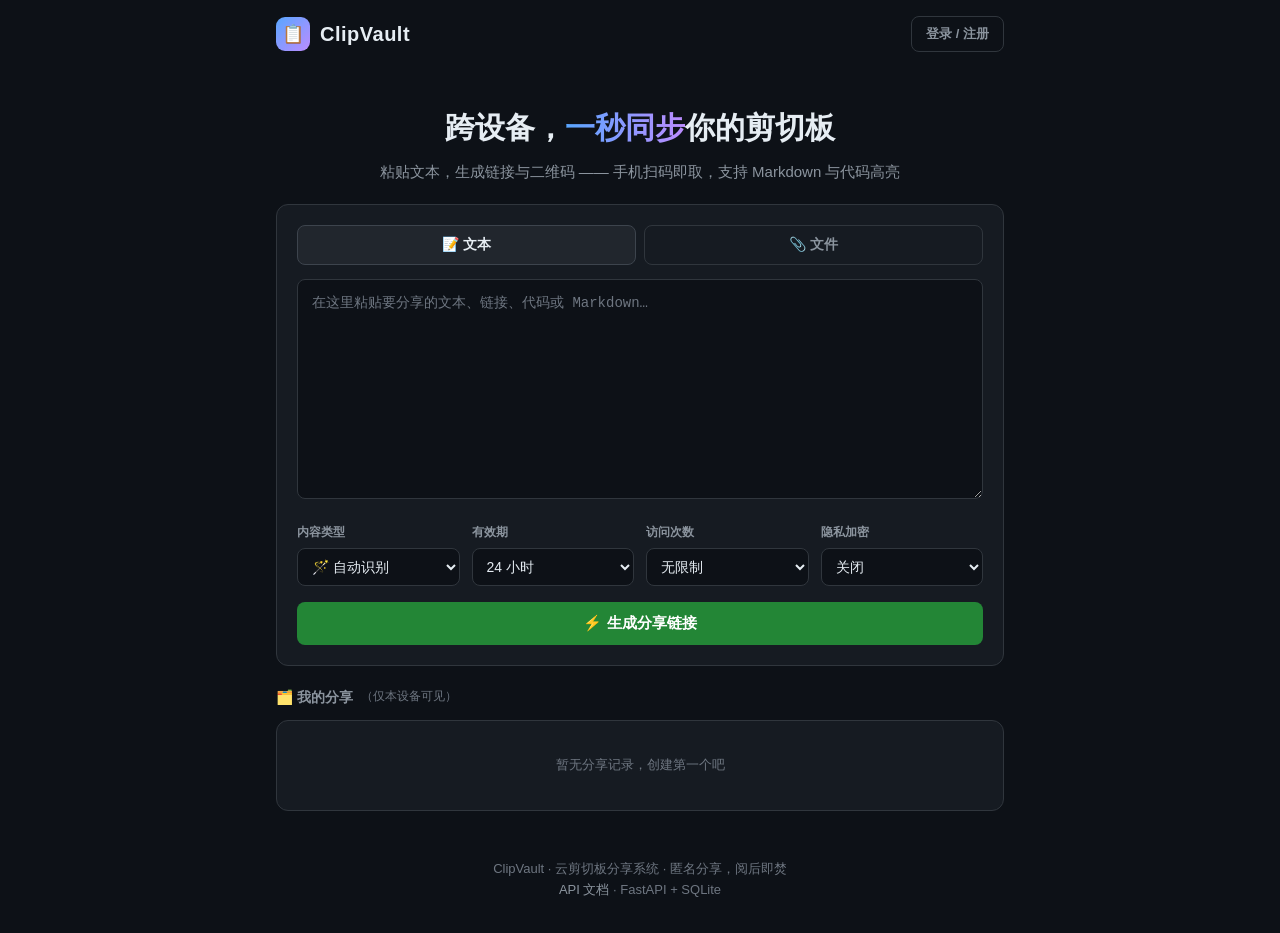
==== templates/index.html @ 38037e19 "feat: 自定义有效期/访问次数、图片/音视频在线预览、上传进度条、限流中间件 - 有效期与访问次数支持用户自定义输入（前端联动 + 服务端边界校验） - 图片/音视频分享内联预览：blob 单次请" ====
<!DOCTYPE html>
<html lang="zh-CN">
<head>
  <meta charset="UTF-8">
  <meta name="viewport" content="width=device-width, initial-scale=1.0">
  <meta name="description" content="ClipVault - 轻量级云剪切板分享系统，支持有效期、访问次数限制、阅后即焚">
  <title>ClipVault · 云剪切板分享</title>
  <link rel="icon" href="data:image/svg+xml,<svg xmlns='http://www.w3.org/2000/svg' viewBox='0 0 100 100'><text y='.9em' font-size='90'>📋</text></svg>">
  <link rel="stylesheet" href="/static/css/style.css">
</head>
<body>
  <div class="container">
    <nav class="nav">
      <a class="brand" href="/">
        <span class="logo">📋</span>
        <span class="name">ClipVault</span>
      </a>
      <div class="nav-right">
        <span class="tag" id="userBadge" hidden>👤 <b id="userName"></b></span>
        <button class="btn btn-ghost" id="loginBtn">登录 / 注册</button>
        <button class="btn btn-ghost" id="logoutBtn" hidden>退出</button>
      </div>
    </nav>

    <header class="hero">
      <h1>跨设备，<span>一秒同步</span>你的剪切板</h1>
      <p>粘贴文本，生成链接与二维码 —— 手机扫码即取，支持 Markdown 与代码高亮</p>
    </header>

    <!-- 编辑区 -->
    <section class="card">
      <div class="tabs">
        <button class="tab active" data-tab="text">📝 文本</button>
        <button class="tab" data-tab="file">📎 文件</button>
      </div>

      <div id="textTab">
        <textarea id="content" placeholder="在这里粘贴要分享的文本、链接、代码或 Markdown…" spellcheck="false"></textarea>
      </div>

      <div id="fileTab" hidden>
        <input type="file" id="fileInput" hidden>
        <div class="dropzone" id="dropzone" role="button" tabindex="0">
          <div class="dz-icon">📎</div>
          <p class="dz-text">点击选择，或将文件拖拽到此处</p>
          <p class="dz-hint">单个文件最大 100MB · 支持任意类型 · 服务端自动隔离存储</p>
        </div>
        <div class="file-selected" id="fileSelected" hidden>
          <span class="fs-icon" id="fsIcon">📄</span>
          <div class="fs-info">
            <div class="fs-name" id="fsName">—</div>
            <div class="fs-size" id="fsSize">—</div>
          </div>
          <button class="btn btn-danger" id="fsRemove" title="移除">✕</button>
        </div>
        <div class="upload-progress" id="uploadProgress" hidden><div class="bar" id="uploadBar"></div></div>
      </div>

      <div class="options">
        <div class="opt-group" id="typeGroup">
          <label for="contentType">内容类型</label>
          <select id="contentType">
            <option value="auto" selected>🪄 自动识别</option>
            <option value="text">📄 纯文本</option>
            <option value="markdown">📝 Markdown</option>
            <option value="code">💻 代码</option>
          </select>
        </div>
        <div class="opt-group">
          <label for="expiry">有效期</label>
          <select id="expiry">
            <option value="3600">1 小时</option>
            <option value="86400" selected>24 小时</option>
            <option value="604800">7 天</option>
            <option value="forever">永久</option>
            <option value="custom">自定义…</option>
          </select>
          <span class="custom-opt" id="expiryCustom" hidden>
            <input type="number" id="expiryValue" min="1" max="3650" value="3" inputmode="numeric">
            <select id="expiryUnit">
              <option value="60">分钟</option>
              <option value="3600" selected>小时</option>
              <option value="86400">天</option>
            </select>
          </span>
        </div>
        <div class="opt-group">
          <label for="maxViews">访问次数</label>
          <select id="maxViews">
            <option value="1">1 次（阅后即焚）</option>
            <option value="5">5 次</option>
            <option value="unlimited" selected>无限制</option>
            <option value="custom">自定义…</option>
          </select>
          <span class="custom-opt" id="viewsCustom" hidden>
            <input type="number" id="viewsValue" min="1" max="100000" value="20" inputmode="numeric">
            <span class="unit">次</span>
          </span>
        </div>
        <div class="opt-group" id="e2eGroup">
          <label for="e2eToggle">隐私加密</label>
          <select id="e2eToggle">
            <option value="off">关闭</option>
            <option value="on">🔐 端到端加密</option>
          </select>
        </div>
      </div>

      <button class="btn btn-primary" id="shareBtn">⚡ 生成分享链接</button>
      <p class="e2e-note" id="e2eNote" hidden>🔐 端到端加密已开启：内容在浏览器内用 AES-256-GCM 加密，密钥仅存于链接的 # 锚点中（不会发送到服务器），服务器上只有密文。</p>
    </section>

    <!-- 分享结果 -->
    <section class="card" id="resultCard" hidden>
      <div class="result-head">
        <span class="dot"></span>
        <h2>分享已创建</h2>
      </div>
      <div class="link-box">
        <code id="shareLink"></code>
        <button class="btn btn-copy" id="copyBtn">复制</button>
      </div>
      <div class="result-body">
        <div class="qr-wrap">
          <div id="qrcode"></div>
        </div>
        <div class="result-meta">
          <div class="meta-row"><span>有效期至</span><b id="metaExpiry">—</b></div>
          <div class="meta-row"><span>剩余访问次数</span><b id="metaViews">—</b></div>
          <div class="meta-row"><span>手机扫码</span><b>直接打开</b></div>
          <p class="burn-note">🔒 销毁令牌已保存在本设备（localStorage），可在下方「我的分享」中手动焚毁；到达访问上限后服务器将立即物理删除内容。</p>
        </div>
      </div>
    </section>

    <!-- 我的分享 -->
    <section>
      <div class="section-title" id="myShareTitle">🗂️ 我的分享 <span style="font-weight:400;font-size:12px;color:var(--text-faint)">（仅本设备可见）</span></div>
      <div class="card" id="historyCard">
        <div id="historyList"></div>
      </div>
    </section>

    <!-- 登录弹窗 -->
    <div class="modal-mask" id="authModal" hidden>
      <div class="modal">
        <h3>登录 ClipVault</h3>
        <p class="modal-sub">登录后可在云端管理你的分享；匿名分享功能不受任何影响</p>
        <div class="form-group">
          <label>用户名</label>
          <input id="authUsername" placeholder="3-32 位字母/数字/下划线/中文" autocomplete="username">
        </div>
        <div class="form-group">
          <label>密码</label>
          <input id="authPassword" type="password" placeholder="至少 6 位" autocomplete="current-password">
        </div>
        <div class="modal-actions">
          <button class="btn btn-primary" id="doLoginBtn" style="width:auto">登录</button>
          <button class="btn btn-ghost" id="doRegisterBtn">注册新账号</button>
        </div>
        <p class="auth-hint">🔒 密码经 PBKDF2-SHA256（26 万轮迭代）哈希后存储，服务器不保存明文</p>
        <button class="modal-close" id="authClose">✕</button>
      </div>
    </div>

    <footer>
      ClipVault · 云剪切板分享系统 · 匿名分享，阅后即焚<br>
      <a href="/docs" target="_blank">API 文档</a> · FastAPI + SQLite
    </footer>
  </div>

  <div id="toast"></div>
  <script src="/static/lib/qrcode.min.js"></script>
  <script src="/static/js/common.js"></script>
  <script src="/static/js/index.js"></script>
</body>
</html>
---- static/css/style.css ----
/* ============ 设计变量 ============ */
:root {
  --bg: #0d1117;
  --bg-card: #161b22;
  --bg-input: #0d1117;
  --border: #30363d;
  --border-light: #3d444d;
  --text: #e6edf3;
  --text-dim: #8b949e;
  --text-faint: #6e7681;
  --accent: #58a6ff;
  --accent-hover: #79c0ff;
  --success: #3fb950;
  --danger: #f85149;
  --warning: #d29922;
  --radius: 12px;
  --radius-sm: 8px;
  --mono: "Cascadia Code", Consolas, "Courier New", monospace;
}

* { box-sizing: border-box; margin: 0; padding: 0; }

/* hidden 属性兜底：防止 display:flex 等覆盖 [hidden] */
[hidden] { display: none !important; }

html { color-scheme: dark; }

body {
  font-family: -apple-system, "Segoe UI", "Microsoft YaHei", Roboto, sans-serif;
  background: var(--bg);
  color: var(--text);
  min-height: 100vh;
  display: flex;
  flex-direction: column;
  line-height: 1.6;
}

.container { width: 100%; max-width: 760px; margin: 0 auto; padding: 0 16px; }

/* ============ 顶部导航 ============ */
.nav {
  display: flex; align-items: center; justify-content: space-between;
  padding: 16px 0; margin-bottom: 8px;
}
.brand { display: flex; align-items: center; gap: 10px; text-decoration: none; color: var(--text); }
.brand .logo {
  width: 34px; height: 34px; border-radius: 9px;
  background: linear-gradient(135deg, #58a6ff 0%, #bc8cff 100%);
  display: flex; align-items: center; justify-content: center;
  font-size: 18px; color: #fff;
}
.brand .name { font-size: 20px; font-weight: 700; letter-spacing: 0.5px; }
.nav .tag {
  font-size: 12px; color: var(--text-dim);
  border: 1px solid var(--border); border-radius: 999px; padding: 3px 10px;
}
.nav-right { display: flex; align-items: center; gap: 10px; }

/* ============ 登录弹窗 ============ */
.modal-mask {
  position: fixed; inset: 0; background: rgba(0, 0, 0, 0.65);
  display: flex; align-items: center; justify-content: center; z-index: 100;
  padding: 16px;
}
.modal {
  position: relative; width: 100%; max-width: 380px;
  background: var(--bg-card); border: 1px solid var(--border-light);
  border-radius: var(--radius); padding: 26px;
}
.modal h3 { font-size: 18px; margin-bottom: 6px; }
.modal-sub { font-size: 13px; color: var(--text-dim); margin-bottom: 18px; }
.form-group { margin-bottom: 14px; }
.form-group label { display: block; font-size: 12px; color: var(--text-dim); margin-bottom: 6px; font-weight: 600; }
.form-group input {
  width: 100%; background: var(--bg-input); color: var(--text);
  border: 1px solid var(--border); border-radius: var(--radius-sm);
  padding: 10px 12px; font-size: 14px; outline: none; font-family: inherit;
}
.form-group input:focus { border-color: var(--accent); }
.modal-actions { display: flex; gap: 10px; margin-top: 4px; }
.auth-hint { font-size: 11px; color: var(--text-faint); margin-top: 14px; }
.modal-close {
  position: absolute; top: 12px; right: 12px;
  background: transparent; border: none; color: var(--text-faint);
  font-size: 16px; cursor: pointer; padding: 4px;
}
.modal-close:hover { color: var(--text); }

/* ============ Hero ============ */
.hero { text-align: center; padding: 28px 0 20px; }
.hero h1 { font-size: 30px; font-weight: 800; margin-bottom: 8px; }
.hero h1 span {
  background: linear-gradient(90deg, #58a6ff, #bc8cff);
  -webkit-background-clip: text; background-clip: text; color: transparent;
}
.hero p { color: var(--text-dim); font-size: 15px; }

/* ============ 卡片 ============ */
.card {
  background: var(--bg-card);
  border: 1px solid var(--border);
  border-radius: var(--radius);
  padding: 20px;
  margin-bottom: 20px;
}

/* ============ 标签页 ============ */
.tabs { display: flex; gap: 8px; margin-bottom: 14px; }
.tab {
  flex: 1; padding: 10px; background: transparent; color: var(--text-dim);
  border: 1px solid var(--border); border-radius: var(--radius-sm);
  cursor: pointer; font-size: 14px; font-weight: 600; font-family: inherit;
  transition: all 0.15s;
}
.tab:hover { color: var(--text); }
.tab.active { background: #21262d; color: var(--text); border-color: var(--border-light); }

/* ============ 文件拖拽区 ============ */
.dropzone {
  border: 2px dashed var(--border); border-radius: var(--radius);
  padding: 40px 20px; min-height: 200px;
  display: flex; flex-direction: column; justify-content: center; align-items: center;
  gap: 8px; text-align: center; cursor: pointer; transition: border-color 0.2s, background 0.2s;
}
.dropzone:hover, .dropzone.dragover { border-color: var(--accent); background: rgba(88, 166, 255, 0.04); }
.dz-icon { font-size: 36px; }
.dz-text { font-size: 15px; color: var(--text); }
.dz-hint { font-size: 12px; color: var(--text-faint); }

.file-selected {
  display: flex; align-items: center; gap: 14px; padding: 14px 16px; margin-top: 12px;
  background: var(--bg-input); border: 1px solid var(--border); border-radius: var(--radius-sm);
}
.fs-icon { font-size: 30px; }
.fs-info { flex: 1; min-width: 0; }
.fs-name { font-weight: 600; word-break: break-all; }
.fs-size { font-size: 12px; color: var(--text-dim); }
#fsRemove { padding: 6px 12px; }

.e2e-note {
  margin-top: 12px; font-size: 12px; color: var(--warning);
  background: rgba(210, 153, 34, 0.08);
  border: 1px solid rgba(210, 153, 34, 0.25);
  border-radius: var(--radius-sm); padding: 10px 12px;
}

/* ============ 编辑器 ============ */
textarea#content {
  width: 100%; min-height: 220px;
  background: var(--bg-input); color: var(--text);
  border: 1px solid var(--border); border-radius: var(--radius-sm);
  padding: 14px; font-family: var(--mono); font-size: 14px;
  resize: vertical; outline: none; transition: border-color 0.2s;
}
textarea#content:focus { border-color: var(--accent); }
textarea#content::placeholder { color: var(--text-faint); }

/* ============ 选项栏 ============ */
.options { display: flex; flex-wrap: wrap; gap: 12px; margin: 16px 0; }
.opt-group { display: flex; flex-direction: column; gap: 6px; flex: 1; min-width: 140px; }
.opt-group label { font-size: 12px; color: var(--text-dim); font-weight: 600; }
.opt-group select {
  background: var(--bg-input); color: var(--text);
  border: 1px solid var(--border); border-radius: var(--radius-sm);
  padding: 9px 10px; font-size: 14px; outline: none; cursor: pointer;
  transition: border-color 0.2s;
}
.opt-group select:focus { border-color: var(--accent); }

/* ============ 按钮 ============ */
.btn {
  display: inline-flex; align-items: center; justify-content: center; gap: 8px;
  border: 1px solid transparent; border-radius: var(--radius-sm);
  padding: 11px 22px; font-size: 15px; font-weight: 600;
  cursor: pointer; transition: all 0.15s; user-select: none;
  font-family: inherit;
}
.btn:active { transform: scale(0.98); }
.btn-primary {
  width: 100%; background: #238636; color: #fff;
}
.btn-primary:hover { background: #2ea043; }
.btn-primary:disabled { opacity: 0.5; cursor: not-allowed; }
.btn-ghost {
  background: transparent; color: var(--text-dim);
  border-color: var(--border); padding: 8px 14px; font-size: 13px;
}
.btn-ghost:hover { color: var(--text); border-color: var(--border-light); }
.btn-danger {
  background: transparent; color: var(--danger);
  border-color: rgba(248, 81, 73, 0.4); padding: 8px 14px; font-size: 13px;
}
.btn-danger:hover { background: rgba(248, 81, 73, 0.1); }
.btn-copy { background: #21262d; color: var(--text); border-color: var(--border); }
.btn-copy:hover { border-color: var(--accent); color: var(--accent); }

/* ============ 结果卡片 ============ */
.result-head { display: flex; align-items: center; gap: 10px; margin-bottom: 16px; }
.result-head .dot {
  width: 10px; height: 10px; border-radius: 50%;
  background: var(--success); box-shadow: 0 0 12px var(--success);
}
.result-head h2 { font-size: 17px; }

.link-box {
  display: flex; gap: 10px; align-items: stretch; margin-bottom: 16px;
}
.link-box code {
  flex: 1; background: var(--bg-input); border: 1px solid var(--border);
  border-radius: var(--radius-sm); padding: 12px;
  font-family: var(--mono); font-size: 14px; color: var(--accent);
  overflow-x: auto; white-space: nowrap;
}
.result-body { display: flex; gap: 20px; align-items: flex-start; flex-wrap: wrap; }
.qr-wrap {
  background: #fff; padding: 10px; border-radius: var(--radius-sm);
  width: fit-content; line-height: 0;
}
.result-meta { flex: 1; min-width: 200px; display: flex; flex-direction: column; gap: 10px; }
.meta-row { display: flex; justify-content: space-between; font-size: 13px; color: var(--text-dim); }
.meta-row b { color: var(--text); font-weight: 600; }
.burn-note {
  font-size: 12px; color: var(--text-faint);
  border-top: 1px dashed var(--border); padding-top: 12px; margin-top: 4px;
}

/* ============ 我的分享 ============ */
.section-title {
  display: flex; align-items: center; gap: 8px;
  font-size: 14px; font-weight: 700; color: var(--text-dim); margin: 4px 0 12px;
}
.share-item {
  display: flex; align-items: center; gap: 12px;
  padding: 12px 0; border-bottom: 1px solid var(--border);
}
.share-item:last-child { border-bottom: none; }
.share-item .info { flex: 1; min-width: 0; }
.share-item .code-link {
  font-family: var(--mono); font-size: 14px; color: var(--accent);
  text-decoration: none; display: block;
}
.share-item .code-link:hover { text-decoration: underline; }
.share-item .desc { font-size: 12px; color: var(--text-faint); overflow: hidden; text-overflow: ellipsis; white-space: nowrap; max-width: 420px; }
.share-item .actions { display: flex; gap: 8px; flex-shrink: 0; }
.empty-tip { color: var(--text-faint); font-size: 13px; text-align: center; padding: 14px 0; }

/* ============ 查看页 ============ */
.view-toolbar {
  display: flex; align-items: center; gap: 10px; flex-wrap: wrap;
  padding: 12px 16px; border-bottom: 1px solid var(--border);
}
.badge {
  font-size: 12px; padding: 3px 10px; border-radius: 999px;
  border: 1px solid var(--border); color: var(--text-dim);
}
.badge-blue { color: var(--accent); border-color: rgba(88, 166, 255, 0.4); }
.badge-green { color: var(--success); border-color: rgba(63, 185, 80, 0.4); }
.view-toolbar .spacer { flex: 1; }
.content-area { padding: 18px; }
.content-area pre {
  font-family: var(--mono); font-size: 14px; line-height: 1.7;
  white-space: pre-wrap; word-wrap: break-word; overflow-wrap: anywhere;
}
/* Markdown 渲染样式 */
.md-body { font-size: 15px; line-height: 1.75; }
.md-body h1, .md-body h2, .md-body h3 { margin: 18px 0 10px; }
.md-body p { margin: 10px 0; }
.md-body a { color: var(--accent); }
.md-body code {
  background: rgba(110, 118, 129, 0.25); padding: 2px 6px;
  border-radius: 4px; font-family: var(--mono); font-size: 13px;
}
.md-body pre code { display: block; padding: 14px; overflow-x: auto; background: var(--bg-input); border-radius: var(--radius-sm); }
.md-body blockquote { border-left: 3px solid var(--border-light); padding-left: 14px; color: var(--text-dim); margin: 10px 0; }
.md-body table { border-collapse: collapse; margin: 12px 0; width: 100%; }
.md-body th, .md-body td { border: 1px solid var(--border); padding: 7px 12px; }
.md-body ul, .md-body ol { padding-left: 24px; margin: 10px 0; }
.md-body img { max-width: 100%; border-radius: var(--radius-sm); }

/* ============ 状态页（烧毁/过期） ============ */
.status-card { text-align: center; padding: 60px 20px; }
.status-card .icon { font-size: 52px; margin-bottom: 16px; }
.status-card h2 { font-size: 22px; margin-bottom: 8px; }
.status-card p { color: var(--text-dim); font-size: 14px; margin-bottom: 24px; }

/* ============ 文件卡片 ============ */
.file-box {
  display: flex; align-items: center; gap: 16px; padding: 18px;
  background: var(--bg-input); border: 1px solid var(--border); border-radius: var(--radius-sm);
}
.file-box .icon { font-size: 36px; }
.file-box .fname { font-weight: 600; word-break: break-all; }
.file-box .fsize { font-size: 12px; color: var(--text-dim); }

/* ============ Toast ============ */
#toast {
  position: fixed; left: 50%; bottom: 32px; transform: translateX(-50%) translateY(80px);
  background: #21262d; border: 1px solid var(--border-light); color: var(--text);
  padding: 10px 20px; border-radius: 999px; font-size: 14px;
  opacity: 0; transition: all 0.3s; z-index: 999; pointer-events: none;
  box-shadow: 0 8px 24px rgba(0, 0, 0, 0.4);
}
#toast.show { opacity: 1; transform: translateX(-50%) translateY(0); }

/* ============ 页脚 ============ */
footer {
  margin-top: auto; padding: 28px 0 32px; text-align: center;
  color: var(--text-faint); font-size: 13px;
}
footer a { color: var(--text-dim); text-decoration: none; }
footer a:hover { color: var(--accent); }

/* ============ 响应式 ============ */
@media (max-width: 600px) {
  .hero h1 { font-size: 24px; }
  .options { gap: 10px; }
  .opt-group { min-width: calc(50% - 5px); }
  .result-body { flex-direction: column; align-items: center; }
  .result-meta { width: 100%; }
  .link-box { flex-direction: column; }
  .link-box .btn { width: 100%; }
  .share-item .actions { flex-direction: column; }
  .qr-wrap { margin: 0 auto; }
}

/* ============ 加载动画 ============ */
.loading { display: flex; flex-direction: column; align-items: center; padding: 60px 0; gap: 16px; color: var(--text-dim); }
.spinner {
  width: 32px; height: 32px; border-radius: 50%;
  border: 3px solid var(--border); border-top-color: var(--accent);
  animation: spin 0.8s linear infinite;
}
@keyframes spin { to { transform: rotate(360deg); } }

/* 自定义有效期 / 访问次数输入 */
.custom-opt { display: flex; gap: 6px; align-items: center; margin-top: 6px; }
.custom-opt input[type="number"] {
  width: 90px;
  background: var(--bg-input); color: var(--text);
  border: 1px solid var(--border); border-radius: var(--radius-sm);
  padding: 8px 10px; font-size: 14px; outline: none;
  transition: border-color 0.2s;
}
.custom-opt input[type="number"]:focus { border-color: var(--accent); }
.custom-opt select { flex: 1; }
.custom-opt .unit { font-size: 13px; color: var(--text-dim); }

/* 文件上传进度条 */
.upload-progress { margin-top: 10px; height: 6px; background: var(--border); border-radius: 3px; overflow: hidden; }
.upload-progress .bar { height: 100%; width: 0%; background: var(--accent); transition: width 0.15s; }

/* 图片在线预览 */
.file-preview { text-align: center; padding: 16px; }
.file-preview img, .file-preview video { max-width: 100%; max-height: 60vh; border-radius: var(--radius-sm); }
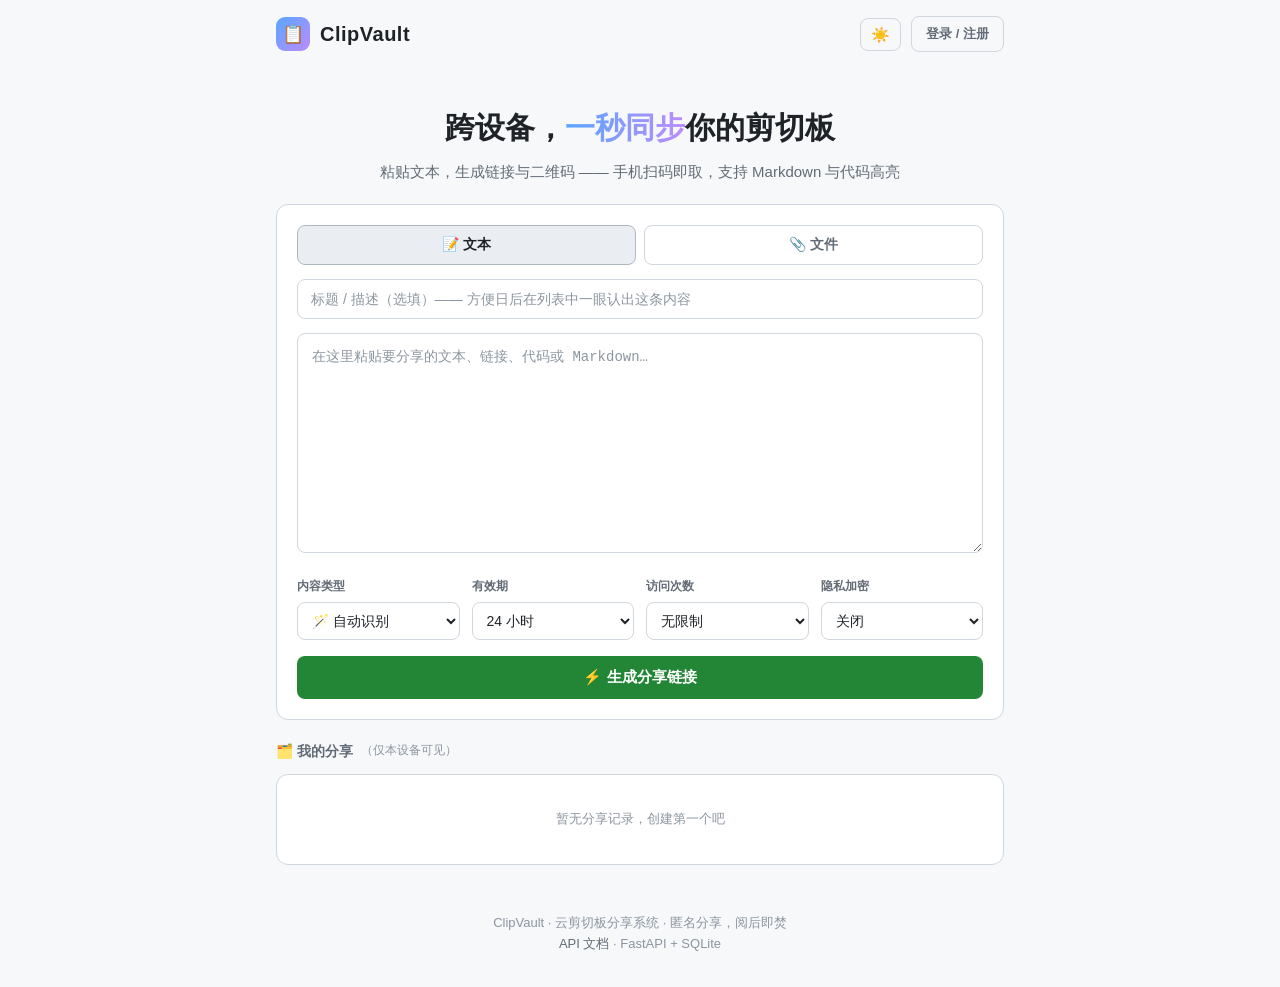
==== commit d95c4c59: "feat: 新增日夜主题、可选标题/描述与多设备实时同步 - 主题：CSS 变量 + html[data-theme]，theme-init.js 在样式表前同步执行避免闪烁，选择持久化到 local" ====
--- a/templates/index.html
+++ b/templates/index.html
@@ -6,6 +6,7 @@
   <meta name="description" content="ClipVault - 轻量级云剪切板分享系统，支持有效期、访问次数限制、阅后即焚">
   <title>ClipVault · 云剪切板分享</title>
   <link rel="icon" href="data:image/svg+xml,<svg xmlns='http://www.w3.org/2000/svg' viewBox='0 0 100 100'><text y='.9em' font-size='90'>📋</text></svg>">
+  <script src="/static/js/theme-init.js"></script>
   <link rel="stylesheet" href="/static/css/style.css">
 </head>
 <body>
@@ -16,6 +17,7 @@
         <span class="name">ClipVault</span>
       </a>
       <div class="nav-right">
+        <button class="btn btn-ghost theme-toggle" id="themeToggle" title="切换夜间/日间模式" aria-label="切换主题">🌙</button>
         <span class="tag" id="userBadge" hidden>👤 <b id="userName"></b></span>
         <button class="btn btn-ghost" id="loginBtn">登录 / 注册</button>
         <button class="btn btn-ghost" id="logoutBtn" hidden>退出</button>
@@ -32,6 +34,10 @@
       <div class="tabs">
         <button class="tab active" data-tab="text">📝 文本</button>
         <button class="tab" data-tab="file">📎 文件</button>
+      </div>
+
+      <div class="title-field">
+        <input id="shareTitleInput" maxlength="200" placeholder="标题 / 描述（选填）—— 方便日后在列表中一眼认出这条内容">
       </div>
 
       <div id="textTab">
@@ -103,11 +109,12 @@
             <option value="off">关闭</option>
             <option value="on">🔐 端到端加密</option>
           </select>
+          <span class="opt-hint" id="e2eHint" hidden>选择"端到端加密"后，内容在浏览器内加密再上传，密钥仅存于分享链接的 # 号后面，服务器永远看不到明文。</span>
         </div>
       </div>
 
       <button class="btn btn-primary" id="shareBtn">⚡ 生成分享链接</button>
-      <p class="e2e-note" id="e2eNote" hidden>🔐 端到端加密已开启：内容在浏览器内用 AES-256-GCM 加密，密钥仅存于链接的 # 锚点中（不会发送到服务器），服务器上只有密文。</p>
+      <p class="e2e-note" id="e2eNote" hidden>🔐 端到端加密已开启：内容在浏览器内加密（AES-256-GCM / AES-256-CBC+HMAC），密钥仅存于链接的 # 锚点中（不会发送到服务器），服务器上只有密文。</p>
     </section>
 
     <!-- 分享结果 -->
@@ -135,7 +142,11 @@
 
     <!-- 我的分享 -->
     <section>
-      <div class="section-title" id="myShareTitle">🗂️ 我的分享 <span style="font-weight:400;font-size:12px;color:var(--text-faint)">（仅本设备可见）</span></div>
+      <div class="section-title" id="myShareTitle">
+        <span>🗂️ 我的分享</span>
+        <span class="section-sub" id="myShareSub">（仅本设备可见）</span>
+        <span class="sync-badge" id="syncBadge" hidden>● 实时同步</span>
+      </div>
       <div class="card" id="historyCard">
         <div id="historyList"></div>
       </div>
@@ -171,7 +182,9 @@
 
   <div id="toast"></div>
   <script src="/static/lib/qrcode.min.js"></script>
+  <script src="/static/lib/e2e-fallback.js"></script>
   <script src="/static/js/common.js"></script>
+  <script src="/static/js/theme.js"></script>
   <script src="/static/js/index.js"></script>
 </body>
 </html>
--- a/static/css/style.css
+++ b/static/css/style.css
@@ -3,6 +3,7 @@
   --bg: #0d1117;
   --bg-card: #161b22;
   --bg-input: #0d1117;
+  --bg-elevated: #21262d;
   --border: #30363d;
   --border-light: #3d444d;
   --text: #e6edf3;
@@ -18,12 +19,42 @@
   --mono: "Cascadia Code", Consolas, "Courier New", monospace;
 }
 
+/* ============ 日间（浅色）主题 ============ */
+html[data-theme="light"] {
+  --bg: #f6f8fa;
+  --bg-card: #ffffff;
+  --bg-input: #ffffff;
+  --bg-elevated: #eaeef2;
+  --border: #d0d7de;
+  --border-light: #afb8c1;
+  --text: #1f2328;
+  --text-dim: #636c76;
+  --text-faint: #8c959f;
+  --accent: #0969da;
+  --accent-hover: #0550ae;
+  --success: #1a7f37;
+  --danger: #cf222e;
+  --warning: #9a6700;
+}
+html[data-theme="light"] .dropzone:hover,
+html[data-theme="light"] .dropzone.dragover { background: rgba(9, 105, 218, 0.05); }
+html[data-theme="light"] .e2e-note { background: rgba(154, 103, 0, 0.07); }
+html[data-theme="light"] .md-body code { background: rgba(140, 149, 159, 0.2); }
+html[data-theme="light"] .modal-mask { background: rgba(31, 35, 40, 0.45); }
+html[data-theme="light"] #toast { box-shadow: 0 8px 24px rgba(31, 35, 40, 0.18); }
+html[data-theme="light"] .burned-tag { background: rgba(207, 34, 46, 0.1); }
+html[data-theme="light"] .btn-danger { border-color: rgba(207, 34, 46, 0.4); }
+html[data-theme="light"] .btn-danger:hover { background: rgba(207, 34, 46, 0.08); }
+html[data-theme="light"] .badge-blue { border-color: rgba(9, 105, 218, 0.4); }
+html[data-theme="light"] .badge-green { border-color: rgba(26, 127, 55, 0.4); }
+
 * { box-sizing: border-box; margin: 0; padding: 0; }
 
 /* hidden 属性兜底：防止 display:flex 等覆盖 [hidden] */
 [hidden] { display: none !important; }
 
 html { color-scheme: dark; }
+html[data-theme="light"] { color-scheme: light; }
 
 body {
   font-family: -apple-system, "Segoe UI", "Microsoft YaHei", Roboto, sans-serif;
@@ -33,6 +64,7 @@
   display: flex;
   flex-direction: column;
   line-height: 1.6;
+  transition: background-color 0.25s ease, color 0.25s ease;
 }
 
 .container { width: 100%; max-width: 760px; margin: 0 auto; padding: 0 16px; }
@@ -113,7 +145,7 @@
   transition: all 0.15s;
 }
 .tab:hover { color: var(--text); }
-.tab.active { background: #21262d; color: var(--text); border-color: var(--border-light); }
+.tab.active { background: var(--bg-elevated); color: var(--text); border-color: var(--border-light); }
 
 /* ============ 文件拖拽区 ============ */
 .dropzone {
@@ -191,7 +223,7 @@
   border-color: rgba(248, 81, 73, 0.4); padding: 8px 14px; font-size: 13px;
 }
 .btn-danger:hover { background: rgba(248, 81, 73, 0.1); }
-.btn-copy { background: #21262d; color: var(--text); border-color: var(--border); }
+.btn-copy { background: var(--bg-elevated); color: var(--text); border-color: var(--border); }
 .btn-copy:hover { border-color: var(--accent); color: var(--accent); }
 
 /* ============ 结果卡片 ============ */
@@ -295,7 +327,7 @@
 /* ============ Toast ============ */
 #toast {
   position: fixed; left: 50%; bottom: 32px; transform: translateX(-50%) translateY(80px);
-  background: #21262d; border: 1px solid var(--border-light); color: var(--text);
+  background: var(--bg-elevated); border: 1px solid var(--border-light); color: var(--text);
   padding: 10px 20px; border-radius: 999px; font-size: 14px;
   opacity: 0; transition: all 0.3s; z-index: 999; pointer-events: none;
   box-shadow: 0 8px 24px rgba(0, 0, 0, 0.4);
@@ -352,3 +384,65 @@
 /* 图片在线预览 */
 .file-preview { text-align: center; padding: 16px; }
 .file-preview img, .file-preview video { max-width: 100%; max-height: 60vh; border-radius: var(--radius-sm); }
+
+/* 已焚毁分享条目 */
+.share-item.burned { opacity: 0.6; }
+.share-item.burned .code-link { text-decoration: line-through; }
+.burned-tag {
+  font-size: 11px;
+  color: var(--danger);
+  font-weight: 600;
+  background: rgba(248, 81, 73, 0.12);
+  padding: 1px 6px;
+  border-radius: 4px;
+  margin-left: 6px;
+}
+
+/* 选项提示文字 */
+.opt-hint {
+  display: block;
+  font-size: 11px;
+  color: var(--text-faint);
+  margin-top: 4px;
+  line-height: 1.5;
+}
+
+/* ============ 主题切换按钮 ============ */
+.theme-toggle {
+  padding: 8px 10px; font-size: 15px; line-height: 1;
+  min-width: 38px;
+}
+
+/* ============ 标题输入 ============ */
+.title-field { margin-bottom: 14px; }
+.title-field input {
+  width: 100%;
+  background: var(--bg-input); color: var(--text);
+  border: 1px solid var(--border); border-radius: var(--radius-sm);
+  padding: 11px 13px; font-size: 14px; outline: none; font-family: inherit;
+  transition: border-color 0.2s;
+}
+.title-field input:focus { border-color: var(--accent); }
+.title-field input::placeholder { color: var(--text-faint); }
+
+/* ============ 分享条目标题 ============ */
+.share-item .share-title {
+  font-size: 14px; font-weight: 600; color: var(--text);
+  overflow: hidden; text-overflow: ellipsis; white-space: nowrap;
+  max-width: 420px; margin-bottom: 2px;
+}
+
+/* ============ 我的分享：说明文字 / 同步状态 ============ */
+.section-sub { font-size: 12px; font-weight: 400; color: var(--text-faint); }
+.sync-badge {
+  font-size: 11px; font-weight: 600; color: var(--success);
+  border: 1px solid rgba(63, 185, 80, 0.4);
+  border-radius: 999px; padding: 1px 8px; margin-left: auto;
+}
+.sync-badge.offline { color: var(--text-faint); border-color: var(--border); }
+
+/* ============ 查看页标题 ============ */
+.view-title {
+  font-size: 20px; font-weight: 700; line-height: 1.4;
+  padding: 16px 18px 0; word-break: break-word;
+}
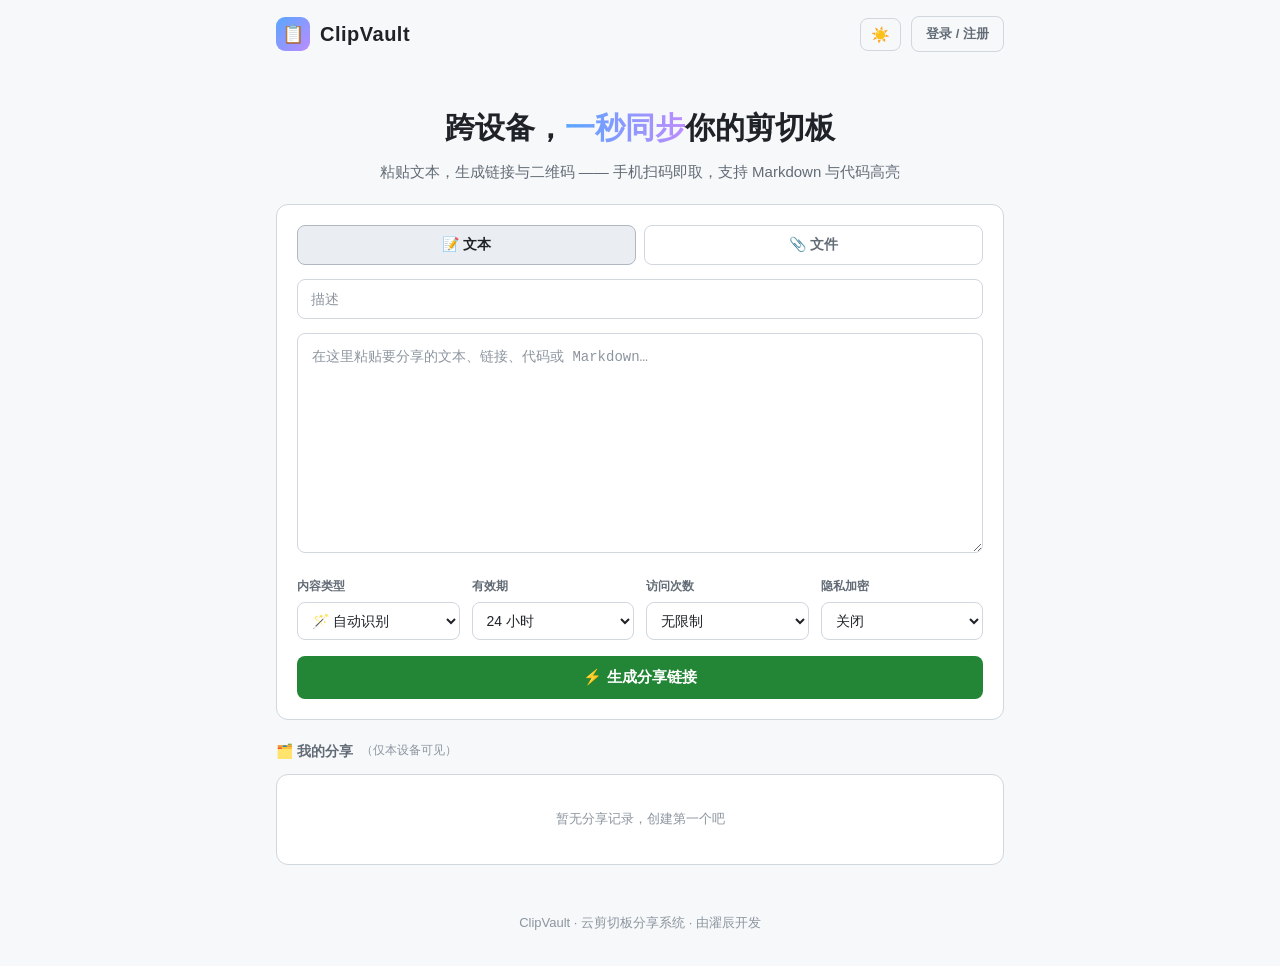
==== commit ad2ca300: "fix(ui): 描述占位文案与页脚调整，HTML 响应禁用缓存 - 描述输入框占位统一为“描述”，并显式 block/100% 宽度，PC 端与卡片同宽 - 页脚改为“ClipVault · 云剪切" ====
--- a/templates/index.html
+++ b/templates/index.html
@@ -6,8 +6,8 @@
   <meta name="description" content="ClipVault - 轻量级云剪切板分享系统，支持有效期、访问次数限制、阅后即焚">
   <title>ClipVault · 云剪切板分享</title>
   <link rel="icon" href="data:image/svg+xml,<svg xmlns='http://www.w3.org/2000/svg' viewBox='0 0 100 100'><text y='.9em' font-size='90'>📋</text></svg>">
-  <script src="/static/js/theme-init.js"></script>
-  <link rel="stylesheet" href="/static/css/style.css">
+  <script src="/static/js/theme-init.js?v=3"></script>
+  <link rel="stylesheet" href="/static/css/style.css?v=3">
 </head>
 <body>
   <div class="container">
@@ -37,7 +37,7 @@
       </div>
 
       <div class="title-field">
-        <input id="shareTitleInput" maxlength="200" placeholder="标题 / 描述（选填）—— 方便日后在列表中一眼认出这条内容">
+        <input id="shareTitleInput" maxlength="200" placeholder="描述" aria-label="描述（选填）">
       </div>
 
       <div id="textTab">
@@ -175,16 +175,15 @@
     </div>
 
     <footer>
-      ClipVault · 云剪切板分享系统 · 匿名分享，阅后即焚<br>
-      <a href="/docs" target="_blank">API 文档</a> · FastAPI + SQLite
+      ClipVault · 云剪切板分享系统 · 由濯辰开发
     </footer>
   </div>
 
   <div id="toast"></div>
   <script src="/static/lib/qrcode.min.js"></script>
-  <script src="/static/lib/e2e-fallback.js"></script>
-  <script src="/static/js/common.js"></script>
-  <script src="/static/js/theme.js"></script>
-  <script src="/static/js/index.js"></script>
+  <script src="/static/lib/e2e-fallback.js?v=3"></script>
+  <script src="/static/js/common.js?v=3"></script>
+  <script src="/static/js/theme.js?v=3"></script>
+  <script src="/static/js/index.js?v=3"></script>
 </body>
 </html>
--- a/static/css/style.css
+++ b/static/css/style.css
@@ -414,9 +414,11 @@
 }
 
 /* ============ 标题输入 ============ */
-.title-field { margin-bottom: 14px; }
+.title-field { display: block; width: 100%; margin-bottom: 14px; }
 .title-field input {
+  display: block;
   width: 100%;
+  min-width: 0;
   background: var(--bg-input); color: var(--text);
   border: 1px solid var(--border); border-radius: var(--radius-sm);
   padding: 11px 13px; font-size: 14px; outline: none; font-family: inherit;
